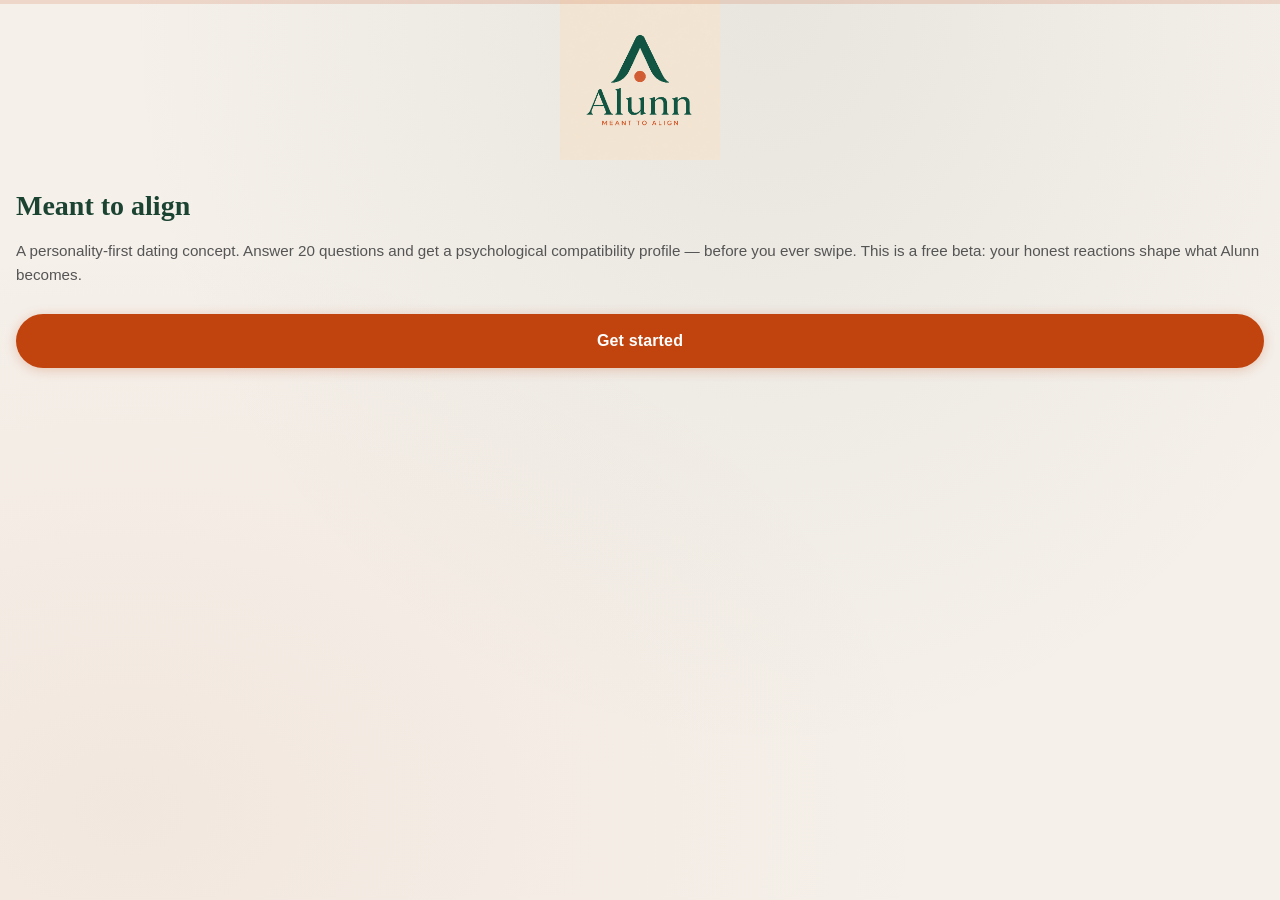
==== index.html @ 728a8918 "Add files via upload" ====
<!DOCTYPE html>
<html lang="en">
<head>
  <meta charset="UTF-8">
  <meta name="viewport" content="width=device-width, initial-scale=1.0">
  <title>Alunn — Meant to Align</title>
  <meta name="description" content="A personality-first dating concept. Get matched on psychological compatibility before you ever swipe.">
  <link rel="stylesheet" href="styles.css">
  <link rel="icon" href="data:image/svg+xml,<svg xmlns='http://www.w3.org/2000/svg' viewBox='0 0 100 100'><text y='.9em' font-size='90'>A</text></svg>">
</head>
<body>
  <div id="progress-bar-wrap"><div id="progress-bar"></div></div>
  <div id="app"></div>

  <!-- config + engine (single source of truth) -->
  <script src="config.js"></script>
  <script src="engine-config.js"></script>
  <script src="questions-data.js"></script>
  <script src="text-library.js"></script>
  <script src="scorer.js"></script>
  <!-- assessment flow -->
  <script src="app.js"></script>
</body>
</html>
---- styles.css ----
*, *::before, *::after { box-sizing: border-box; margin: 0; padding: 0; }

:root {
  --forest:    #1B4332;
  --terracotta:#C1440E;
  --cream:     #F5F0EA;
  --navy:      #1E3A5F;
  --dark:      #1A1025;
  --mid:       #555555;
  --white:     #ffffff;
  --radius:    14px;
  --shadow:    0 4px 24px rgba(26,16,37,0.10);
}

html { font-size: 16px; }

body {
  background: var(--cream);
  background-image: radial-gradient(ellipse at 60% 0%, rgba(27,67,50,0.06) 0%, transparent 60%),
                    radial-gradient(ellipse at 10% 90%, rgba(193,68,14,0.05) 0%, transparent 50%);
  color: var(--dark);
  font-family: Arial, "DM Sans", sans-serif;
  min-height: 100vh;
  display: flex;
  flex-direction: column;
  align-items: center;
  padding: 0 16px 80px;
}

/* ── Progress bar ── */
#progress-bar-wrap {
  position: fixed;
  top: 0; left: 0; right: 0;
  height: 4px;
  background: rgba(193,68,14,0.15);
  z-index: 100;
}
#progress-bar {
  height: 100%;
  background: var(--terracotta);
  transition: width 0.4s ease;
  width: 0%;
}

/* ── Card ── */
.card {
  background: var(--white);
  border-radius: 18px;
  box-shadow: 0 2px 8px rgba(26,16,37,0.06), 0 8px 32px rgba(26,16,37,0.10);
  width: 100%;
  max-width: 560px;
  padding: 44px 40px;
  margin-top: 52px;
  border: 1px solid rgba(27,67,50,0.06);
}

/* ── Logo ── */
.logo-wrap {
  display: flex;
  justify-content: center;
  margin-bottom: 28px;
}
.logo-wrap img {
  height: 160px;
  width: auto;
  display: block;
}
.logo-wrap.logo-small img {
  height: 160px;
}

/* ── Typography ── */
h1 {
  font-family: Georgia, serif;
  font-size: 1.75rem;
  color: var(--forest);
  line-height: 1.25;
  margin-bottom: 16px;
}
h2 {
  font-family: Georgia, serif;
  font-size: 1.25rem;
  color: var(--forest);
  line-height: 1.3;
  margin-bottom: 20px;
}
p {
  color: var(--mid);
  line-height: 1.65;
  margin-bottom: 14px;
  font-size: 0.97rem;
}
p:last-of-type { margin-bottom: 0; }

/* ── Buttons ── */
.btn {
  display: inline-flex;
  align-items: center;
  justify-content: center;
  gap: 8px;
  background: var(--terracotta);
  color: var(--white);
  border: none;
  border-radius: 50px;
  font-size: 1rem;
  font-weight: 600;
  letter-spacing: 0.01em;
  padding: 15px 32px;
  cursor: pointer;
  transition: background 0.2s, transform 0.12s, box-shadow 0.2s;
  min-height: 54px;
  width: 100%;
  margin-top: 28px;
  box-shadow: 0 2px 12px rgba(193,68,14,0.25);
}
.btn:hover  { background: #b03a0c; box-shadow: 0 4px 20px rgba(193,68,14,0.35); }
.btn:active { transform: scale(0.98); }
.btn:disabled { background: #ccc; box-shadow: none; cursor: not-allowed; }

.btn-secondary {
  background: transparent;
  color: var(--forest);
  border: 1.5px solid rgba(27,67,50,0.35);
  box-shadow: none;
  margin-top: 12px;
}
.btn-secondary:hover { background: var(--forest); color: var(--white); border-color: var(--forest); box-shadow: 0 2px 12px rgba(27,67,50,0.2); }

.btn-pdf { width: auto; padding: 15px 22px; margin-top: 0; }

/* ── Form fields ── */
.field { margin-bottom: 20px; }
.field label {
  display: block;
  font-size: 0.88rem;
  font-weight: 600;
  color: var(--forest);
  margin-bottom: 6px;
  text-transform: uppercase;
  letter-spacing: 0.04em;
}
.field input[type="text"],
.field input[type="email"],
.field textarea {
  width: 100%;
  border: 1.5px solid #ddd;
  border-radius: 8px;
  padding: 12px 14px;
  font-size: 1rem;
  font-family: inherit;
  color: var(--dark);
  background: var(--cream);
  transition: border-color 0.2s;
  outline: none;
}
.field input:focus,
.field textarea:focus { border-color: var(--forest); }
.field textarea { min-height: 90px; resize: vertical; }

/* ── Consent ── */
.consent-wrap {
  display: flex;
  gap: 12px;
  align-items: flex-start;
  background: #f0ede8;
  border-radius: 10px;
  padding: 16px;
  margin-top: 20px;
}
.consent-wrap input[type="checkbox"] {
  width: 20px; height: 20px;
  flex-shrink: 0;
  margin-top: 2px;
  accent-color: var(--terracotta);
  cursor: pointer;
}
.consent-wrap label {
  font-size: 0.88rem;
  color: var(--mid);
  line-height: 1.5;
  cursor: pointer;
}

/* ── Scale question ── */
.question-block {
  margin-bottom: 32px;
  padding-bottom: 28px;
  border-bottom: 1px solid #eee;
}
.question-block:last-child { border-bottom: none; margin-bottom: 0; padding-bottom: 0; }

.question-text {
  font-size: 1.05rem;
  color: var(--dark);
  line-height: 1.5;
  margin-bottom: 18px;
  font-weight: 500;
}

.scale-row {
  display: flex;
  justify-content: space-between;
  align-items: center;
  gap: 6px;
}
.scale-labels {
  display: flex;
  justify-content: space-between;
  margin-top: 8px;
}
.scale-label {
  font-size: 0.78rem;
  color: var(--mid);
}

.scale-option { display: flex; flex-direction: column; align-items: center; gap: 6px; flex: 1; }
.scale-option input[type="radio"] { display: none; }
.scale-option .scale-btn {
  width: 44px; height: 44px;
  border-radius: 50%;
  border: 2px solid #ddd;
  background: var(--cream);
  display: flex; align-items: center; justify-content: center;
  font-size: 0.9rem;
  font-weight: 600;
  color: var(--mid);
  cursor: pointer;
  transition: all 0.15s;
  user-select: none;
}
.scale-option input[type="radio"]:checked + .scale-btn {
  background: var(--terracotta);
  border-color: var(--terracotta);
  color: var(--white);
}
.scale-option .scale-btn:hover { border-color: var(--terracotta); color: var(--terracotta); }
.scale-option input[type="radio"]:checked + .scale-btn:hover { color: var(--white); }

/* ── Choice question ── */
.choice-options { display: flex; flex-direction: column; gap: 10px; }
.choice-option input[type="radio"] { display: none; }
.choice-option label {
  display: block;
  padding: 13px 18px;
  border: 1.5px solid #ddd;
  border-radius: 10px;
  font-size: 0.97rem;
  color: var(--dark);
  cursor: pointer;
  transition: all 0.15s;
  background: var(--cream);
  line-height: 1.4;
}
.choice-option input[type="radio"]:checked + label {
  border-color: var(--terracotta);
  background: #fdf1ec;
  color: #a83a0c;
  font-weight: 600;
}
.choice-option label:hover { border-color: var(--terracotta); background: #fef8f5; }

/* ── Checkbox options ── */
.checkbox-option { display: flex; align-items: center; gap: 10px; margin-bottom: 8px; }
.checkbox-option input[type="checkbox"] {
  width: 20px; height: 20px;
  flex-shrink: 0;
  accent-color: var(--terracotta);
  cursor: pointer;
  border-radius: 4px;
}
.checkbox-option label {
  font-size: 0.97rem;
  color: var(--dark);
  cursor: pointer;
  line-height: 1.4;
}

/* ── Error highlight ── */
.question-block.error .question-text { color: #c0392b; }
.question-block.error .scale-btn { border-color: #e88; }
.question-block.error .choice-option label { border-color: #e88; }

/* ── Error message ── */
.error-msg {
  display: none;
  background: #fdecea;
  border: 1px solid #f5c6cb;
  border-radius: 8px;
  padding: 12px 16px;
  color: #c0392b;
  font-size: 0.9rem;
  margin-top: 16px;
}
.error-msg.visible { display: block; }

/* ── Step counter ── */
.step-counter {
  font-size: 0.82rem;
  color: var(--mid);
  margin-bottom: 20px;
  font-weight: 500;
  letter-spacing: 0.03em;
}

/* ── Spinner ── */
.spinner {
  width: 20px; height: 20px;
  border: 2px solid rgba(255,255,255,0.4);
  border-top-color: white;
  border-radius: 50%;
  animation: spin 0.7s linear infinite;
  display: none;
}
.spinner.visible { display: block; }
@keyframes spin { to { transform: rotate(360deg); } }

/* ── Thank you ── */
.thankyou-icon {
  width: 56px; height: 56px;
  border-radius: 50%;
  background: #edf7f1;
  display: flex; align-items: center; justify-content: center;
  margin-bottom: 20px;
}
.thankyou-icon svg { width: 28px; height: 28px; stroke: var(--forest); fill: none; stroke-width: 2.5; }

/* ── Screens ── */
.screen { display: none; }
.screen.active { display: block; }

/* ── Misc labels ── */
.opt { font-weight: 400; color: #aaa; font-size: 0.88em; }
.req { font-weight: 600; color: var(--terracotta); }
.screen-intro-text { color: var(--mid); font-size: 0.95rem; margin-bottom: 24px; line-height: 1.55; }
.section-divider { border: none; border-top: 1px solid #e8e4de; margin: 28px 0; }

/* ── Select ── */
.field select {
  width: 100%;
  border: 1.5px solid #ddd;
  border-radius: 8px;
  padding: 12px 14px;
  font-size: 1rem;
  font-family: inherit;
  color: var(--dark);
  background: var(--cream);
  appearance: none;
  outline: none;
  transition: border-color 0.2s;
  cursor: pointer;
}
.field select:focus { border-color: var(--forest); }

/* ── Profile chart ── */
.report-chart-card {
  background: var(--forest);
  border-radius: 16px;
  padding: 28px 24px;
  margin-top: 20px;
  margin-bottom: 4px;
}
.report-name {
  font-family: Georgia, serif;
  font-size: 1.35rem;
  font-weight: 700;
  color: #fff;
  margin-bottom: 4px;
}
.chart-title {
  font-family: Georgia, serif;
  font-size: 0.82rem;
  color: rgba(255,255,255,0.6);
  text-transform: uppercase;
  letter-spacing: 0.1em;
  margin-bottom: 20px;
}
.dim-bars { display: flex; flex-direction: column; gap: 14px; }
.dim-bar-row { display: flex; align-items: center; gap: 10px; }
.dim-bar-meta { width: 130px; flex-shrink: 0; }
.dim-bar-label { display: block; font-size: 0.78rem; color: rgba(255,255,255,0.9); font-weight: 600; line-height: 1.2; }
.dim-bar-sub   { display: block; font-size: 0.7rem;  color: rgba(255,255,255,0.5); margin-top: 1px; }
.dim-bar-track {
  flex: 1;
  height: 8px;
  background: rgba(255,255,255,0.12);
  border-radius: 99px;
  overflow: hidden;
}
.dim-bar-fill {
  height: 100%;
  border-radius: 99px;
  width: 0%;
  opacity: 0.9;
}
.dim-bar-pct {
  font-size: 0.78rem;
  font-weight: 700;
  color: rgba(255,255,255,0.6);
  width: 28px;
  text-align: right;
  flex-shrink: 0;
}

/* ── Report card ── */
.report-card {
  margin-top: 20px;
  display: flex;
  flex-direction: column;
  gap: 0;
}
.report-section {
  padding: 20px 0;
  border-bottom: 1px solid #eee;
}
.report-section:last-child { border-bottom: none; }
.report-section-label {
  font-size: 0.75rem;
  font-weight: 700;
  color: var(--terracotta);
  text-transform: uppercase;
  letter-spacing: 0.08em;
  margin-bottom: 4px;
}
.report-section-type {
  font-family: Georgia, serif;
  font-size: 1.15rem;
  font-weight: 700;
  color: var(--forest);
  margin-bottom: 10px;
}
.report-section p {
  font-size: 0.95rem;
  color: var(--dark);
  margin-bottom: 8px;
  font-weight: 500;
}
.report-section p.report-body {
  font-weight: 400;
  color: var(--mid);
  line-height: 1.65;
}
.report-note {
  font-size: 0.82rem;
  color: #aaa;
  margin-top: 16px;
  line-height: 1.5;
  font-style: italic;
}
.report-disclaimer {
  font-size: 0.82rem;
  color: #999;
  margin-top: 10px;
  line-height: 1.5;
  padding: 10px 14px;
  background: #f8f5f2;
  border-radius: 8px;
  border-left: 3px solid var(--terracotta);
}
.feedback-nudge {
  margin-top: 32px;
  padding-top: 24px;
  border-top: 1px solid #eee;
  text-align: center;
}
.feedback-nudge p {
  font-size: 0.92rem;
  color: var(--mid);
  margin-bottom: 0;
}

/* ── Partner email box ── */
.partner-email-box {
  background: #f0ede8;
  border-radius: 12px;
  padding: 18px 20px;
  margin-top: 4px;
  border-left: 3px solid var(--terracotta);
}
.partner-email-label {
  font-family: Georgia, serif;
  font-size: 1rem;
  font-weight: 700;
  color: var(--forest);
  margin-bottom: 6px;
}
.partner-email-hint {
  font-size: 0.85rem;
  color: var(--mid);
  line-height: 1.55;
  margin-bottom: 0;
}

/* ── Other text reveal ── */
.other-text {
  display: none;
  flex: 0 0 100%;
  margin-top: 6px;
  margin-left: 30px;
  width: calc(100% - 30px);
  border: 1.5px solid #ddd;
  border-radius: 8px;
  padding: 10px 12px;
  font-size: 0.95rem;
  font-family: inherit;
  color: var(--dark);
  background: var(--cream);
  outline: none;
  transition: border-color 0.2s;
}
.other-text:focus { border-color: var(--forest); }

/* Other rows: checkbox + label stay on one line, text wraps below */
.other-row {
  flex-wrap: wrap;
  align-items: center;
}
.other-row-radio {
  display: flex;
  flex-direction: column;
  align-items: flex-start;
}
.other-row-radio input[type="radio"] { display: none; }
.other-row-radio label {
  display: block;
  padding: 13px 18px;
  border: 1.5px solid #ddd;
  border-radius: 10px;
  font-size: 0.97rem;
  color: var(--dark);
  cursor: pointer;
  transition: all 0.15s;
  background: var(--cream);
  width: 100%;
}
.other-row-radio input[type="radio"]:checked ~ label {
  border-color: var(--terracotta);
  background: #fdf1ec;
  color: #a83a0c;
  font-weight: 600;
}
.other-row-radio label:hover { border-color: var(--terracotta); background: #fef8f5; }
.other-row-radio .other-text { margin-top: 8px; margin-left: 0; width: 100%; flex: none; }

/* ── Tip box (match report) ── */
.match-tip-box {
  background: #f5f0ea;
  border-left: 3px solid var(--terracotta);
  border-radius: 0 8px 8px 0;
  padding: 12px 16px;
  margin-top: 14px;
}
.match-tip-label {
  display: block;
  font-size: 0.72rem;
  font-weight: 700;
  color: var(--terracotta);
  text-transform: uppercase;
  letter-spacing: 0.08em;
  margin-bottom: 5px;
}
.match-tip-text {
  font-size: 0.92rem;
  color: var(--dark);
  line-height: 1.6;
  margin: 0;
}
.match-score-row {
  display: flex;
  align-items: center;
  gap: 12px;
  margin: 10px 0 6px;
}

/* ── Feedback section divider ── */
.fb-divider {
  display: flex; align-items: center; gap: 12px;
  margin: 32px 0 8px;
}
.fb-divider::before, .fb-divider::after {
  content: ''; flex: 1; height: 1px; background: #e8e4de;
}
.fb-divider span {
  font-size: 0.78rem; font-weight: 700; color: var(--forest);
  text-transform: uppercase; letter-spacing: 0.08em; white-space: nowrap;
}

/* ── Select arrow ── */
.field select {
  background-image: url("data:image/svg+xml,%3Csvg xmlns='http://www.w3.org/2000/svg' width='12' height='8' viewBox='0 0 12 8'%3E%3Cpath d='M1 1l5 5 5-5' stroke='%23555' stroke-width='1.5' fill='none' stroke-linecap='round'/%3E%3C/svg%3E");
  background-repeat: no-repeat;
  background-position: right 14px center;
  padding-right: 36px;
}

/* ── Print / PDF ── */
@media print {
  body { background: white; padding: 0; }
  #progress-bar-wrap, .btn, .step-counter, .screen-intro-text, .report-note { display: none !important; }
  .card { box-shadow: none; border: none; margin-top: 0; padding: 20px 0; max-width: 100%; }
  .logo-wrap img { height: 80px; }
  .report-section { page-break-inside: avoid; }
  .screen { display: none !important; }
  #screen-report { display: block !important; }
  #screen-report .card { display: block !important; }
  #report-content { display: block !important; }
}

/* ── Mobile ── */
@media (max-width: 480px) {
  .card { padding: 28px 20px; margin-top: 36px; }
  h1 { font-size: 1.45rem; }
  .scale-btn { width: 38px !important; height: 38px !important; font-size: 0.82rem !important; }
}
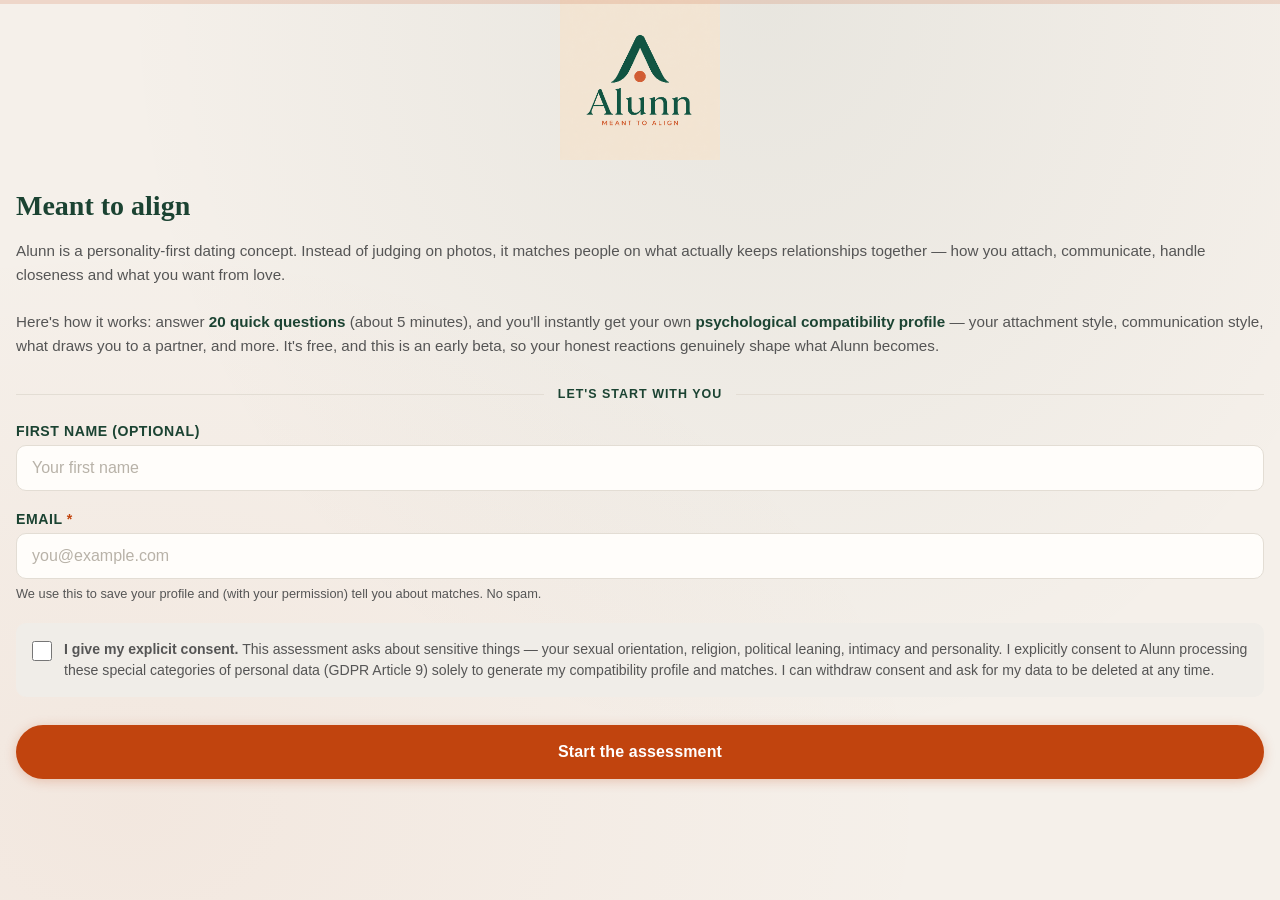
==== commit 7e923650: "Add files via upload" ====
--- a/index.html
+++ b/index.html
@@ -18,6 +18,7 @@
   <script src="questions-data.js"></script>
   <script src="text-library.js"></script>
   <script src="scorer.js"></script>
+  <script src="feedback.js"></script>
   <!-- assessment flow -->
   <script src="app.js"></script>
 </body>
--- a/styles.css
+++ b/styles.css
@@ -112,7 +112,11 @@
   width: 100%;
   margin-top: 28px;
   box-shadow: 0 2px 12px rgba(193,68,14,0.25);
-}
+  text-decoration: none;
+  box-sizing: border-box;
+}
+a.btn, a.btn:visited { color: var(--white); }
+a.btn.btn-secondary, a.btn.btn-secondary:visited { color: var(--forest); }
 .btn:hover  { background: #b03a0c; box-shadow: 0 4px 20px rgba(193,68,14,0.35); }
 .btn:active { transform: scale(0.98); }
 .btn:disabled { background: #ccc; box-shadow: none; cursor: not-allowed; }
@@ -141,21 +145,60 @@
 }
 .field input[type="text"],
 .field input[type="email"],
-.field textarea {
+.field input[type="number"],
+.field select,
+.field textarea,
+.question-block input[type="text"],
+.question-block input[type="email"],
+.question-block textarea {
   width: 100%;
-  border: 1.5px solid #ddd;
-  border-radius: 8px;
-  padding: 12px 14px;
+  border: 1.5px solid #e3ddd4;
+  border-radius: 10px;
+  padding: 13px 15px;
   font-size: 1rem;
   font-family: inherit;
   color: var(--dark);
-  background: var(--cream);
-  transition: border-color 0.2s;
+  background: #fffdfa;
+  transition: border-color 0.18s, box-shadow 0.18s;
   outline: none;
+  box-sizing: border-box;
+  -webkit-appearance: none;
+  appearance: none;
 }
 .field input:focus,
-.field textarea:focus { border-color: var(--forest); }
-.field textarea { min-height: 90px; resize: vertical; }
+.field select:focus,
+.field textarea:focus,
+.question-block input:focus,
+.question-block textarea:focus {
+  border-color: var(--forest);
+  box-shadow: 0 0 0 3px rgba(27,67,50,0.10);
+}
+.field input::placeholder,
+.question-block input::placeholder,
+.question-block textarea::placeholder { color: #b8b2a8; }
+.field textarea,
+.question-block textarea { min-height: 90px; resize: vertical; }
+
+/* Custom dropdown arrow for selects */
+.field select {
+  background-image: url("data:image/svg+xml,%3Csvg xmlns='http://www.w3.org/2000/svg' width='12' height='8' viewBox='0 0 12 8'%3E%3Cpath fill='%231B4332' d='M1 1l5 5 5-5'/%3E%3C/svg%3E");
+  background-repeat: no-repeat;
+  background-position: right 16px center;
+  padding-right: 40px;
+  cursor: pointer;
+}
+/* Number fields read as compact, premium pills; hide spinner clutter */
+.field input[type="number"] { max-width: 160px; }
+.field input[type="number"]::-webkit-outer-spin-button,
+.field input[type="number"]::-webkit-inner-spin-button { -webkit-appearance: none; margin: 0; }
+.field input[type="number"] { -moz-appearance: textfield; }
+/* Side-by-side rows (e.g. age min/max) */
+.field-row { display: flex; gap: 14px; flex-wrap: wrap; }
+.field-row .field { flex: 1; min-width: 130px; margin-bottom: 0; }
+.field-group-label {
+  display: block; font-size: 0.88rem; font-weight: 600; color: var(--forest);
+  margin-bottom: 6px; text-transform: uppercase; letter-spacing: 0.04em;
+}
 
 /* ── Consent ── */
 .consent-wrap {
@@ -180,6 +223,44 @@
   line-height: 1.5;
   cursor: pointer;
 }
+
+/* ── Dimension intro callout ── */
+.dim-callout {
+  display: flex;
+  gap: 12px;
+  align-items: flex-start;
+  background: #f0ede8;
+  border-left: 3px solid var(--terracotta);
+  border-radius: 10px;
+  padding: 14px 16px;
+  margin-bottom: 28px;
+  font-size: 0.92rem;
+  color: var(--mid);
+  line-height: 1.55;
+}
+.dim-callout strong { color: var(--forest); }
+.dim-callout-icon {
+  flex-shrink: 0;
+  width: 22px; height: 22px;
+  border-radius: 50%;
+  background: var(--terracotta);
+  color: #fff;
+  font-family: Georgia, serif;
+  font-style: italic;
+  font-weight: 700;
+  font-size: 0.85rem;
+  display: flex; align-items: center; justify-content: center;
+  margin-top: 1px;
+}
+
+/* ── Profile chart legend ── */
+.chart-legend {
+  font-size: 0.8rem;
+  color: rgba(255,255,255,0.82);
+  line-height: 1.5;
+  margin-top: 14px;
+}
+.chart-legend strong { color: #fff; }
 
 /* ── Scale question ── */
 .question-block {
@@ -332,24 +413,19 @@
 .opt { font-weight: 400; color: #aaa; font-size: 0.88em; }
 .req { font-weight: 600; color: var(--terracotta); }
 .screen-intro-text { color: var(--mid); font-size: 0.95rem; margin-bottom: 24px; line-height: 1.55; }
-.section-divider { border: none; border-top: 1px solid #e8e4de; margin: 28px 0; }
-
-/* ── Select ── */
-.field select {
-  width: 100%;
-  border: 1.5px solid #ddd;
-  border-radius: 8px;
-  padding: 12px 14px;
-  font-size: 1rem;
-  font-family: inherit;
-  color: var(--dark);
-  background: var(--cream);
-  appearance: none;
-  outline: none;
-  transition: border-color 0.2s;
-  cursor: pointer;
-}
-.field select:focus { border-color: var(--forest); }
+.screen-intro-text strong { color: var(--forest); }
+.field-hint { font-size: 0.8rem; color: var(--mid); margin-top: 6px; line-height: 1.4; }
+
+/* Labelled divider: a centred small-caps title with a hairline either side */
+.section-divider {
+  display: flex; align-items: center; gap: 14px;
+  margin: 30px 0 22px;
+  font-size: 0.78rem; font-weight: 700; letter-spacing: 0.08em;
+  text-transform: uppercase; color: var(--forest);
+}
+.section-divider::before, .section-divider::after {
+  content: ""; flex: 1; height: 1px; background: #e3ddd4;
+}
 
 /* ── Profile chart ── */
 .report-chart-card {
